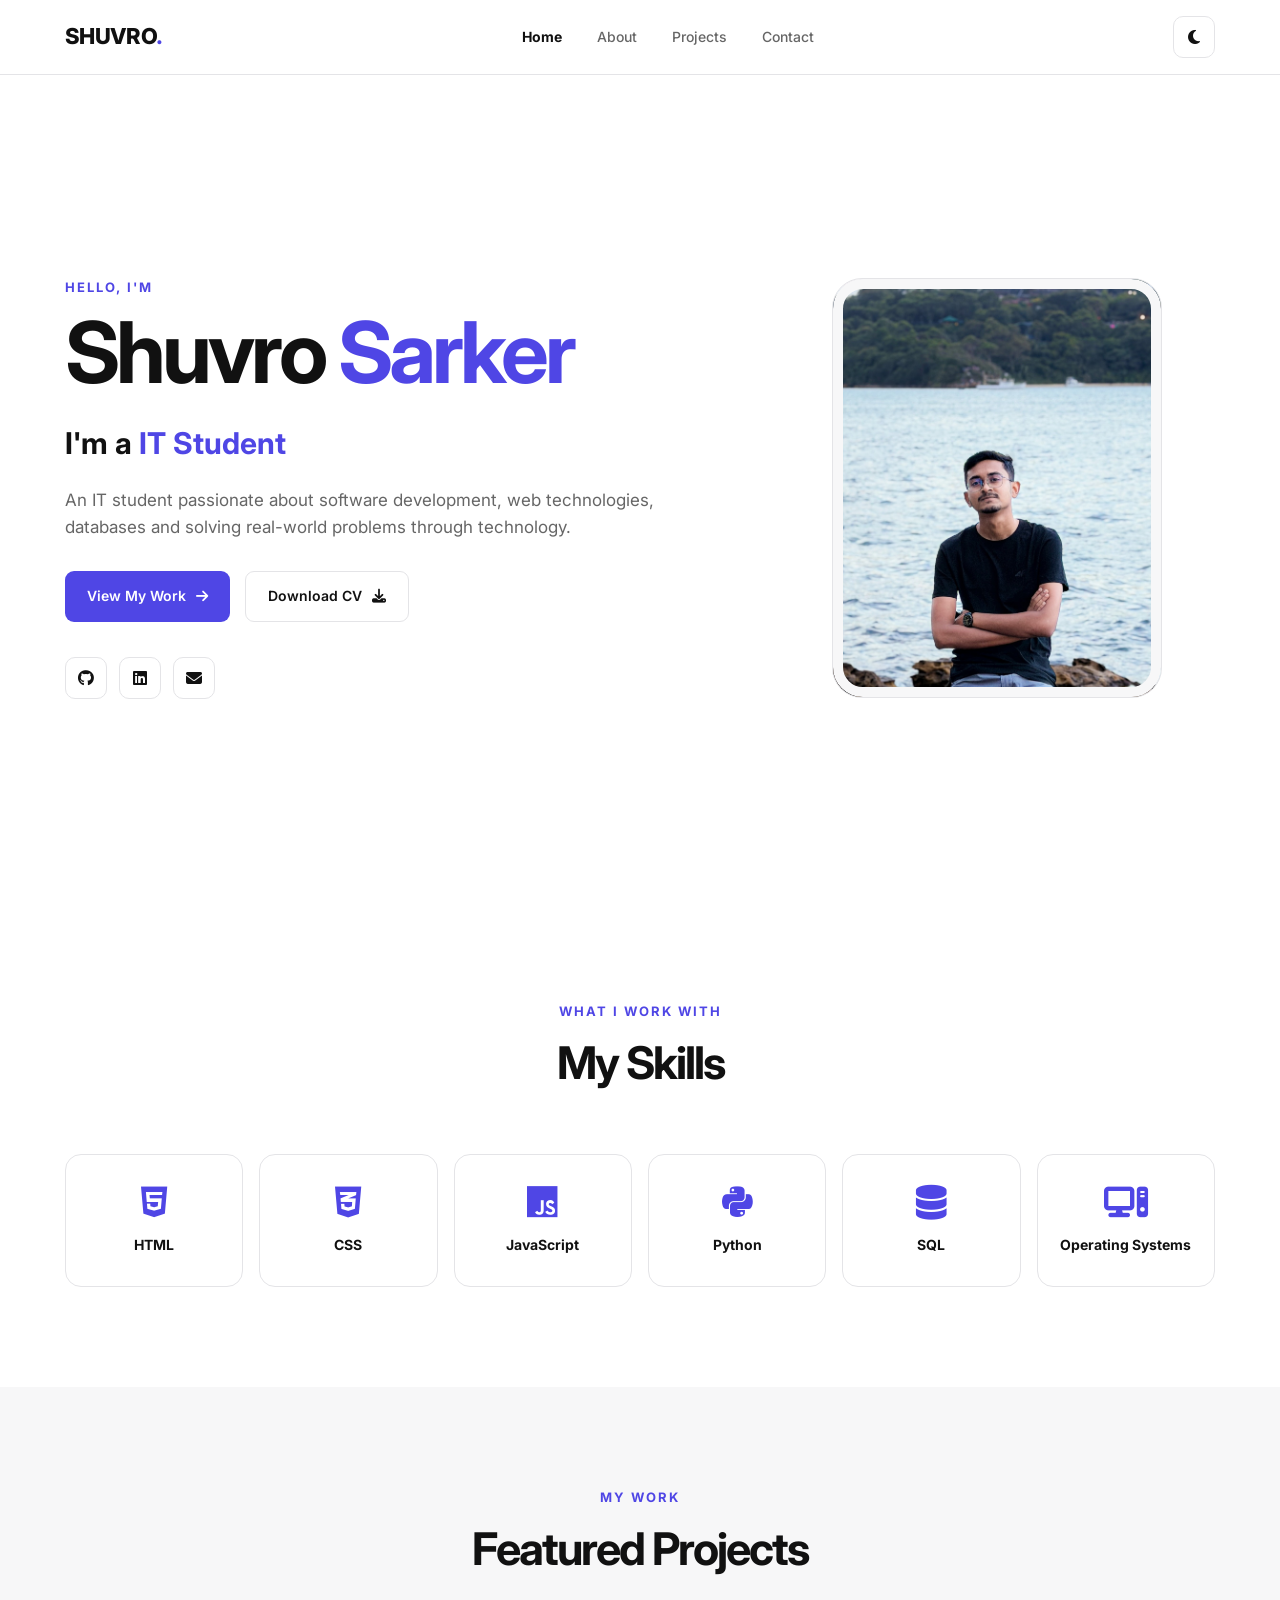
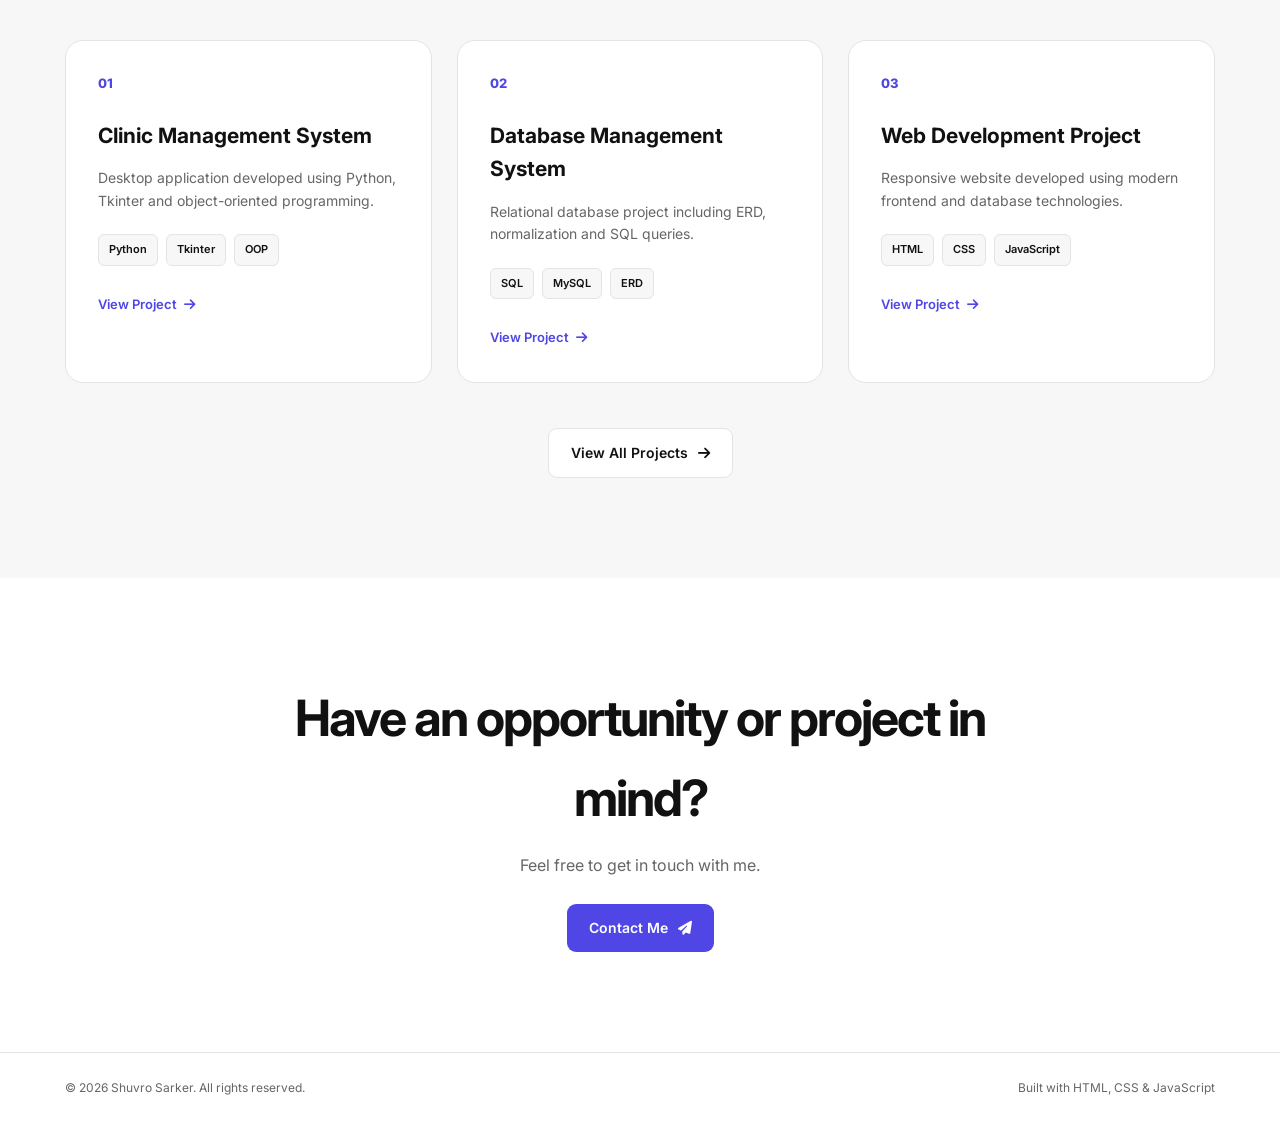
==== index.html @ 4bc22538 "Add files via upload" ====
<!DOCTYPE html>
<html lang="en">

<head>
    <meta charset="UTF-8">
    <meta name="viewport" content="width=device-width, initial-scale=1.0">

    <title>Shuvro Sarker | Portfolio</title>

    <meta name="description"
        content="Portfolio website of Shuvro Sarker, IT student and developer interested in software development, web development, databases and technology.">

    <link rel="stylesheet" href="css/style.css">

    <!-- Font Awesome -->
    <link rel="stylesheet"
        href="https://cdnjs.cloudflare.com/ajax/libs/font-awesome/6.5.2/css/all.min.css">
</head>

<body>

    <!-- NAVBAR -->
    <header>
        <nav class="navbar container">

            <a href="index.html" class="logo">
                SHUVRO<span>.</span>
            </a>

            <ul class="nav-links" id="navLinks">
                <li><a class="active" href="index.html">Home</a></li>
                <li><a href="about.html">About</a></li>
                <li><a href="projects.html">Projects</a></li>
                <li><a href="contact.html">Contact</a></li>
            </ul>

            <div class="nav-actions">

                <button id="themeToggle" class="theme-btn">
                    <i class="fa-solid fa-moon"></i>
                </button>

                <button class="menu-btn" id="menuBtn">
                    <i class="fa-solid fa-bars"></i>
                </button>

            </div>

        </nav>
    </header>


    <!-- HERO -->
    <main>

        <section class="hero">

            <div class="container hero-container">

                <div class="hero-content reveal">

                    <p class="small-title">HELLO, I'M</p>

                    <h1>
                        Shuvro <span>Sarker</span>
                    </h1>

                    <h2>
                        I'm a
                        <span id="typingText"></span>
                    </h2>

                    <p class="hero-description">
                        An IT student passionate about software development,
                        web technologies, databases and solving real-world
                        problems through technology.
                    </p>

                    <div class="hero-buttons">

                        <a href="projects.html" class="btn primary-btn">
                            View My Work
                            <i class="fa-solid fa-arrow-right"></i>
                        </a>

                        <a href="assets/resume.pdf"
                            class="btn secondary-btn"
                            download>
                            Download CV
                            <i class="fa-solid fa-download"></i>
                        </a>

                    </div>

                    <div class="social-links">

                        <a href="https://github.com/shuvro-cse"
                            target="_blank"
                            aria-label="GitHub">
                            <i class="fa-brands fa-github"></i>
                        </a>

                        <a href="https://www.linkedin.com/in/shuvro-sarker-a79a49327/"
                            target="_blank"
                            aria-label="LinkedIn">
                            <i class="fa-brands fa-linkedin"></i>
                        </a>

                        <a href="mailto:shuvrosarker.inbox@gmail.com"
                            aria-label="Email">
                            <i class="fa-solid fa-envelope"></i>
                        </a>

                    </div>

                </div>


                <div class="hero-image reveal">

                    <div class="image-wrapper">

                        <img src="images/profile.jpg"
                            alt="Shuvro Sarker">

                    </div>

                </div>

            </div>

        </section>


        <!-- SKILLS -->

        <section class="section">

            <div class="container">

                <div class="section-heading reveal">

                    <p>WHAT I WORK WITH</p>

                    <h2>My Skills</h2>

                </div>


                <div class="skills-grid">

                    <div class="skill-card reveal">
                        <i class="fa-brands fa-html5"></i>
                        <h3>HTML</h3>
                    </div>

                    <div class="skill-card reveal">
                        <i class="fa-brands fa-css3-alt"></i>
                        <h3>CSS</h3>
                    </div>

                    <div class="skill-card reveal">
                        <i class="fa-brands fa-js"></i>
                        <h3>JavaScript</h3>
                    </div>

                    <div class="skill-card reveal">
                        <i class="fa-brands fa-python"></i>
                        <h3>Python</h3>
                    </div>

                    <div class="skill-card reveal">
                        <i class="fa-solid fa-database"></i>
                        <h3>SQL</h3>
                    </div>

                    <div class="skill-card reveal">
                        <i class="fa-solid fa-computer"></i>
                        <h3>Operating Systems</h3>
                    </div>

                </div>

            </div>

        </section>


        <!-- FEATURED PROJECTS -->

        <section class="section section-alt">

            <div class="container">

                <div class="section-heading reveal">

                    <p>MY WORK</p>

                    <h2>Featured Projects</h2>

                </div>


                <div class="projects-grid">


                    <article class="project-card reveal">

                        <div class="project-number">
                            01
                        </div>

                        <h3>Clinic Management System</h3>

                        <p>
                            Desktop application developed using Python,
                            Tkinter and object-oriented programming.
                        </p>

                        <div class="project-tech">

                            <span>Python</span>
                            <span>Tkinter</span>
                            <span>OOP</span>

                        </div>

                        <a href="projects.html" class="project-link">
                            View Project
                            <i class="fa-solid fa-arrow-right"></i>
                        </a>

                    </article>


                    <article class="project-card reveal">

                        <div class="project-number">
                            02
                        </div>

                        <h3>Database Management System</h3>

                        <p>
                            Relational database project including ERD,
                            normalization and SQL queries.
                        </p>

                        <div class="project-tech">

                            <span>SQL</span>
                            <span>MySQL</span>
                            <span>ERD</span>

                        </div>

                        <a href="projects.html" class="project-link">
                            View Project
                            <i class="fa-solid fa-arrow-right"></i>
                        </a>

                    </article>


                    <article class="project-card reveal">

                        <div class="project-number">
                            03
                        </div>

                        <h3>Web Development Project</h3>

                        <p>
                            Responsive website developed using modern
                            frontend and database technologies.
                        </p>

                        <div class="project-tech">

                            <span>HTML</span>
                            <span>CSS</span>
                            <span>JavaScript</span>

                        </div>

                        <a href="projects.html" class="project-link">
                            View Project
                            <i class="fa-solid fa-arrow-right"></i>
                        </a>

                    </article>

                </div>


                <div class="center-button">

                    <a href="projects.html"
                        class="btn secondary-btn">

                        View All Projects

                        <i class="fa-solid fa-arrow-right"></i>

                    </a>

                </div>

            </div>

        </section>


        <!-- CTA -->

        <section class="cta-section">

            <div class="container reveal">

                <h2>
                    Have an opportunity or project in mind?
                </h2>

                <p>
                    Feel free to get in touch with me.
                </p>

                <a href="contact.html"
                    class="btn primary-btn">

                    Contact Me

                    <i class="fa-solid fa-paper-plane"></i>

                </a>

            </div>

        </section>

    </main>


    <!-- FOOTER -->

    <footer>

        <div class="container footer-content">

            <p>
                © <span id="year"></span> Shuvro Sarker.
                All rights reserved.
            </p>

            <p>
                Built with HTML, CSS & JavaScript
            </p>

        </div>

    </footer>


    <script src="js/script.js"></script>

</body>

</html>
---- css/style.css ----
/* =========================
   GOOGLE FONT
========================= */

@import url('https://fonts.googleapis.com/css2?family=Inter:wght@400;500;600;700;800&display=swap');


/* =========================
   VARIABLES
========================= */

:root {

    --bg: #ffffff;

    --bg-secondary: #f7f7f8;

    --text: #111111;

    --text-secondary: #666666;

    --border: #e4e4e7;

    --accent: #4f46e5;

    --accent-hover: #4338ca;

    --card: #ffffff;

    --header-bg: rgba(255, 255, 255, 0.85);

}


/* DARK MODE */

body.dark {

    --bg: #0c0c0d;

    --bg-secondary: #151517;

    --text: #f4f4f5;

    --text-secondary: #a1a1aa;

    --border: #27272a;

    --card: #18181b;

    --header-bg: rgba(12, 12, 13, 0.85);

}


/* =========================
   RESET
========================= */

* {

    margin: 0;

    padding: 0;

    box-sizing: border-box;

}


html {

    scroll-behavior: smooth;

}


body {

    font-family: 'Inter', sans-serif;

    background: var(--bg);

    color: var(--text);

    line-height: 1.6;

    transition: background 0.3s ease,
                color 0.3s ease;

}


a {

    color: inherit;

    text-decoration: none;

}


button {

    font-family: inherit;

}


img {

    max-width: 100%;

    display: block;

}


.container {

    width: 90%;

    max-width: 1150px;

    margin: auto;

}


/* =========================
   HEADER
========================= */

header {

    position: sticky;

    top: 0;

    z-index: 1000;

    background: var(--header-bg);

    backdrop-filter: blur(15px);

    border-bottom: 1px solid var(--border);

}


.navbar {

    height: 74px;

    display: flex;

    align-items: center;

    justify-content: space-between;

}


.logo {

    font-size: 22px;

    font-weight: 800;

    letter-spacing: -0.7px;

}


.logo span {

    color: var(--accent);

}


.nav-links {

    display: flex;

    list-style: none;

    gap: 35px;

}


.nav-links a {

    color: var(--text-secondary);

    font-size: 14px;

    font-weight: 500;

    transition: 0.2s;

}


.nav-links a:hover,

.nav-links a.active {

    color: var(--text);

}


.nav-links a.active {

    font-weight: 700;

}


.nav-actions {

    display: flex;

    align-items: center;

    gap: 10px;

}


.theme-btn,

.menu-btn {

    width: 42px;

    height: 42px;

    border: 1px solid var(--border);

    background: var(--card);

    border-radius: 10px;

    cursor: pointer;

    color: var(--text);

    font-size: 16px;

    transition: 0.3s;

}


.theme-btn:hover,

.menu-btn:hover {

    transform: translateY(-2px);

}


.menu-btn {

    display: none;

}


/* =========================
   HERO
========================= */

.hero {

    min-height: calc(100vh - 74px);

    display: flex;

    align-items: center;

}


.hero-container {

    display: grid;

    grid-template-columns: 1.2fr 0.8fr;

    align-items: center;

    gap: 60px;

}


.small-title {

    color: var(--accent);

    font-size: 13px;

    font-weight: 700;

    letter-spacing: 2px;

    margin-bottom: 15px;

}


.hero h1 {

    font-size: clamp(50px, 8vw, 85px);

    line-height: 0.95;

    letter-spacing: -4px;

    margin-bottom: 25px;

}


.hero h1 span {

    color: var(--accent);

}


.hero h2 {

    font-size: clamp(22px, 3vw, 30px);

    margin-bottom: 20px;

}


#typingText {

    color: var(--accent);

}


.hero-description {

    max-width: 650px;

    color: var(--text-secondary);

    font-size: 17px;

    margin-bottom: 30px;

}


.hero-buttons {

    display: flex;

    gap: 15px;

    flex-wrap: wrap;

    margin-bottom: 35px;

}


/* =========================
   BUTTONS
========================= */

.btn {

    display: inline-flex;

    align-items: center;

    justify-content: center;

    gap: 10px;

    padding: 13px 22px;

    border-radius: 9px;

    font-weight: 600;

    font-size: 14px;

    transition: all 0.25s ease;

    border: none;

    cursor: pointer;

}


.primary-btn {

    background: var(--accent);

    color: white;

}


.primary-btn:hover {

    background: var(--accent-hover);

    transform: translateY(-2px);

}


.secondary-btn {

    border: 1px solid var(--border);

    background: var(--card);

}


.secondary-btn:hover {

    transform: translateY(-2px);

    border-color: var(--accent);

}


/* =========================
   SOCIAL
========================= */

.social-links {

    display: flex;

    gap: 12px;

}


.social-links a {

    width: 42px;

    height: 42px;

    display: flex;

    align-items: center;

    justify-content: center;

    border: 1px solid var(--border);

    border-radius: 10px;

    transition: 0.25s;

}


.social-links a:hover {

    color: white;

    background: var(--accent);

    border-color: var(--accent);

    transform: translateY(-3px);

}


/* =========================
   HERO IMAGE
========================= */

.hero-image {

    display: flex;

    justify-content: center;

}


.image-wrapper {

    width: 330px;

    height: 420px;

    border-radius: 30px;

    overflow: hidden;

    border: 1px solid var(--border);

    position: relative;

}


.image-wrapper::before {

    content: "";

    position: absolute;

    inset: 0;

    border: 10px solid var(--bg-secondary);

    border-radius: 30px;

    z-index: 1;

    pointer-events: none;

}


.image-wrapper img {

    width: 100%;

    height: 100%;

    object-fit: cover;

}


/* =========================
   SECTIONS
========================= */

.section {

    padding: 100px 0;

}


.section-alt {

    background: var(--bg-secondary);

}


.section-heading {

    text-align: center;

    margin-bottom: 55px;

}


.section-heading p {

    color: var(--accent);

    font-size: 13px;

    font-weight: 700;

    letter-spacing: 2px;

}


.section-heading h2 {

    font-size: clamp(32px, 5vw, 45px);

    letter-spacing: -2px;

    margin-top: 5px;

}


/* =========================
   SKILLS
========================= */

.skills-grid {

    display: grid;

    grid-template-columns: repeat(6, 1fr);

    gap: 16px;

}


.skill-card {

    border: 1px solid var(--border);

    background: var(--card);

    border-radius: 16px;

    padding: 30px 15px;

    text-align: center;

    transition: 0.3s;

}


.skill-card:hover {

    transform: translateY(-7px);

    border-color: var(--accent);

}


.skill-card i {

    font-size: 35px;

    color: var(--accent);

    margin-bottom: 14px;

}


.skill-card h3 {

    font-size: 14px;

}


/* =========================
   PROJECTS
========================= */

.projects-grid {

    display: grid;

    grid-template-columns: repeat(3, 1fr);

    gap: 25px;

}


.project-card {

    position: relative;

    background: var(--card);

    border: 1px solid var(--border);

    border-radius: 18px;

    padding: 32px;

    transition: 0.3s;

}


.project-card:hover {

    transform: translateY(-7px);

    border-color: var(--accent);

}


.project-number {

    color: var(--accent);

    font-size: 13px;

    font-weight: 800;

    margin-bottom: 25px;

}


.project-card h3 {

    font-size: 21px;

    margin-bottom: 15px;

}


.project-card p {

    color: var(--text-secondary);

    font-size: 14px;

    margin-bottom: 22px;

}


.project-tech {

    display: flex;

    flex-wrap: wrap;

    gap: 8px;

    margin-bottom: 25px;

}


.project-tech span {

    padding: 6px 10px;

    background: var(--bg-secondary);

    border: 1px solid var(--border);

    border-radius: 6px;

    font-size: 11px;

    font-weight: 600;

}


.project-link {

    display: inline-flex;

    gap: 7px;

    align-items: center;

    font-weight: 600;

    font-size: 13px;

    color: var(--accent);

}


.project-link:hover {

    gap: 12px;

}


.center-button {

    text-align: center;

    margin-top: 45px;

}


/* PROJECT FILTERS */

.project-filters {

    display: flex;

    justify-content: center;

    flex-wrap: wrap;

    gap: 10px;

    margin-bottom: 45px;

}


.filter-btn {

    padding: 9px 18px;

    border: 1px solid var(--border);

    background: var(--card);

    color: var(--text-secondary);

    border-radius: 8px;

    cursor: pointer;

    transition: 0.25s;

}


.filter-btn:hover,

.filter-btn.active {

    background: var(--accent);

    color: white;

    border-color: var(--accent);

}


.project-item.hide {

    display: none;

}


/* =========================
   PAGE HEADER
========================= */

.page-header {

    padding: 110px 0 80px;

    text-align: center;

    background: var(--bg-secondary);

}


.page-header p {

    color: var(--accent);

    letter-spacing: 2px;

    font-size: 12px;

    font-weight: 700;

}


.page-header h1 {

    font-size: clamp(45px, 7vw, 70px);

    letter-spacing: -3px;

    margin: 5px 0;

}


.page-header span {

    color: var(--text-secondary);

    font-size: 13px;

}


/* =========================
   ABOUT
========================= */

.about-layout {

    display: grid;

    grid-template-columns: 0.7fr 1.3fr;

    align-items: center;

    gap: 80px;

}


.about-image img {

    width: 100%;

    max-width: 400px;

    border-radius: 24px;

}


.about-content h2 {

    font-size: 38px;

    margin-bottom: 20px;

}


.about-content p {

    color: var(--text-secondary);

    margin-bottom: 18px;

}


.about-content .btn {

    margin-top: 10px;

}


/* =========================
   EDUCATION TIMELINE
========================= */

.timeline {

    max-width: 750px;

    margin: auto;

}


.timeline-item {

    display: flex;

    gap: 30px;

}


.timeline-dot {

    width: 15px;

    height: 15px;

    border-radius: 50%;

    background: var(--accent);

    margin-top: 8px;

    flex-shrink: 0;

}


.timeline-content {

    padding-bottom: 30px;

}


.timeline-content span {

    color: var(--accent);

    font-size: 13px;

    font-weight: 600;

}


.timeline-content h3 {

    font-size: 22px;

    margin-top: 5px;

}


.timeline-content h4 {

    color: var(--text-secondary);

    font-size: 15px;

    margin-bottom: 12px;

}


.timeline-content p {

    color: var(--text-secondary);

}


/* =========================
   CATEGORY SKILLS
========================= */

.skills-category-grid {

    display: grid;

    grid-template-columns: repeat(4, 1fr);

    gap: 20px;

}


.category-card {

    border: 1px solid var(--border);

    border-radius: 16px;

    padding: 30px;

    background: var(--card);

    transition: 0.3s;

}


.category-card:hover {

    transform: translateY(-7px);

    border-color: var(--accent);

}


.category-card i {

    font-size: 27px;

    color: var(--accent);

    margin-bottom: 20px;

}


.category-card h3 {

    margin-bottom: 15px;

}


.category-card p {

    color: var(--text-secondary);

    font-size: 14px;

    margin-bottom: 7px;

}


/* =========================
   CONTACT
========================= */

.contact-layout {

    display: grid;

    grid-template-columns: 1fr 1fr;

    gap: 80px;

}


.contact-info h2 {

    font-size: 38px;

    margin-bottom: 15px;

}


.contact-info > p {

    color: var(--text-secondary);

    margin-bottom: 35px;

}


.contact-item {

    display: flex;

    align-items: center;

    gap: 18px;

    margin-bottom: 22px;

}


.contact-icon {

    width: 50px;

    height: 50px;

    display: flex;

    align-items: center;

    justify-content: center;

    background: var(--bg-secondary);

    border: 1px solid var(--border);

    border-radius: 10px;

    color: var(--accent);

}


.contact-item span {

    display: block;

    color: var(--text-secondary);

    font-size: 12px;

}


.contact-item a {

    font-size: 14px;

    font-weight: 600;

}


.contact-form-container {

    padding: 35px;

    border: 1px solid var(--border);

    border-radius: 18px;

    background: var(--card);

}


.form-group {

    margin-bottom: 20px;

}


.form-group label {

    display: block;

    font-size: 13px;

    font-weight: 600;

    margin-bottom: 7px;

}


.form-group input,

.form-group textarea {

    width: 100%;

    padding: 13px 15px;

    border: 1px solid var(--border);

    border-radius: 8px;

    outline: none;

    background: var(--bg);

    color: var(--text);

    font-family: inherit;

    resize: vertical;

}


.form-group input:focus,

.form-group textarea:focus {

    border-color: var(--accent);

}


/* =========================
   CTA
========================= */

.cta-section {

    padding: 100px 0;

    text-align: center;

}


.cta-section h2 {

    font-size: clamp(32px, 5vw, 50px);

    letter-spacing: -2px;

    max-width: 700px;

    margin: auto;

}


.cta-section p {

    color: var(--text-secondary);

    margin: 15px 0 25px;

}


/* =========================
   FOOTER
========================= */

footer {

    border-top: 1px solid var(--border);

    padding: 25px 0;

}


.footer-content {

    display: flex;

    justify-content: space-between;

    gap: 20px;

    color: var(--text-secondary);

    font-size: 12px;

}


/* =========================
   SCROLL REVEAL
========================= */

.reveal {

    opacity: 0;

    transform: translateY(25px);

    transition:
        opacity 0.7s ease,
        transform 0.7s ease;

}


.reveal.active {

    opacity: 1;

    transform: translateY(0);

}


/* =========================
   TABLET
========================= */

@media (max-width: 950px) {

    .skills-grid {

        grid-template-columns:
            repeat(3, 1fr);

    }


    .projects-grid {

        grid-template-columns:
            repeat(2, 1fr);

    }


    .skills-category-grid {

        grid-template-columns:
            repeat(2, 1fr);

    }


    .hero-container {

        grid-template-columns:
            1fr 1fr;

    }

}


/* =========================
   MOBILE
========================= */

@media (max-width: 768px) {

    .menu-btn {

        display: block;

    }


    .nav-links {

        position: absolute;

        top: 74px;

        left: 0;

        width: 100%;

        flex-direction: column;

        background: var(--bg);

        border-bottom: 1px solid var(--border);

        padding: 30px;

        gap: 20px;

        transform: translateY(-150%);

        transition: 0.35s;

        z-index: -1;

    }


    .nav-links.show {

        transform: translateY(0);

    }


    .hero {

        padding: 70px 0;

    }


    .hero-container {

        grid-template-columns: 1fr;

        text-align: center;

    }


    .hero-content {

        order: 2;

    }


    .hero-image {

        order: 1;

    }


    .hero-description {

        margin-left: auto;

        margin-right: auto;

    }


    .hero-buttons,

    .social-links {

        justify-content: center;

    }


    .image-wrapper {

        width: 240px;

        height: 290px;

    }


    .hero h1 {

        letter-spacing: -2px;

    }


    .skills-grid {

        grid-template-columns:
            repeat(2, 1fr);

    }


    .projects-grid {

        grid-template-columns: 1fr;

    }


    .about-layout {

        grid-template-columns: 1fr;

        gap: 40px;

    }


    .about-image {

        text-align: center;

    }


    .about-image img {

        margin: auto;

    }


    .skills-category-grid {

        grid-template-columns: 1fr;

    }


    .contact-layout {

        grid-template-columns: 1fr;

        gap: 50px;

    }


    .footer-content {

        flex-direction: column;

        text-align: center;

    }


    .section {

        padding: 75px 0;

    }

}


/* =========================
   SMALL PHONE
========================= */

@media (max-width: 420px) {

    .skills-grid {

        grid-template-columns: 1fr 1fr;

    }


    .hero-buttons {

        flex-direction: column;

    }


    .btn {

        width: 100%;

    }


    .contact-form-container {

        padding: 22px;

    }

}
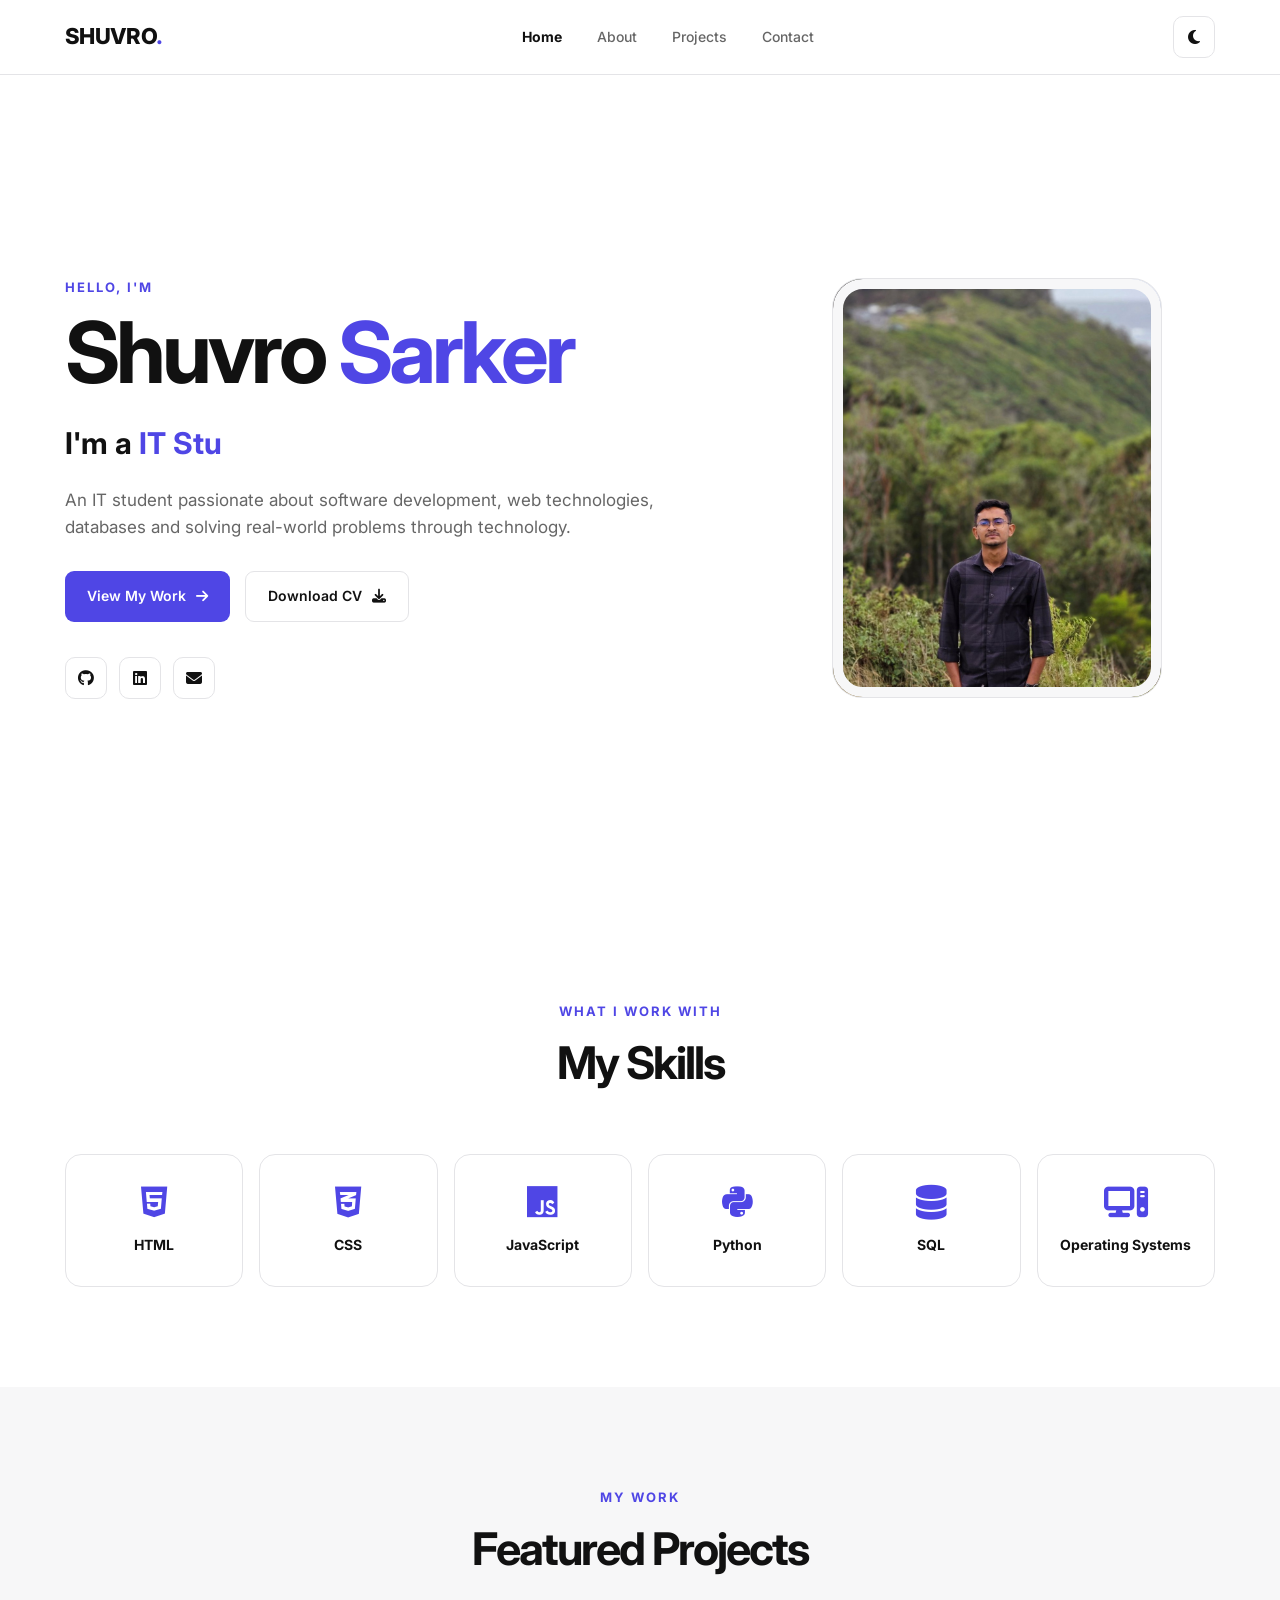
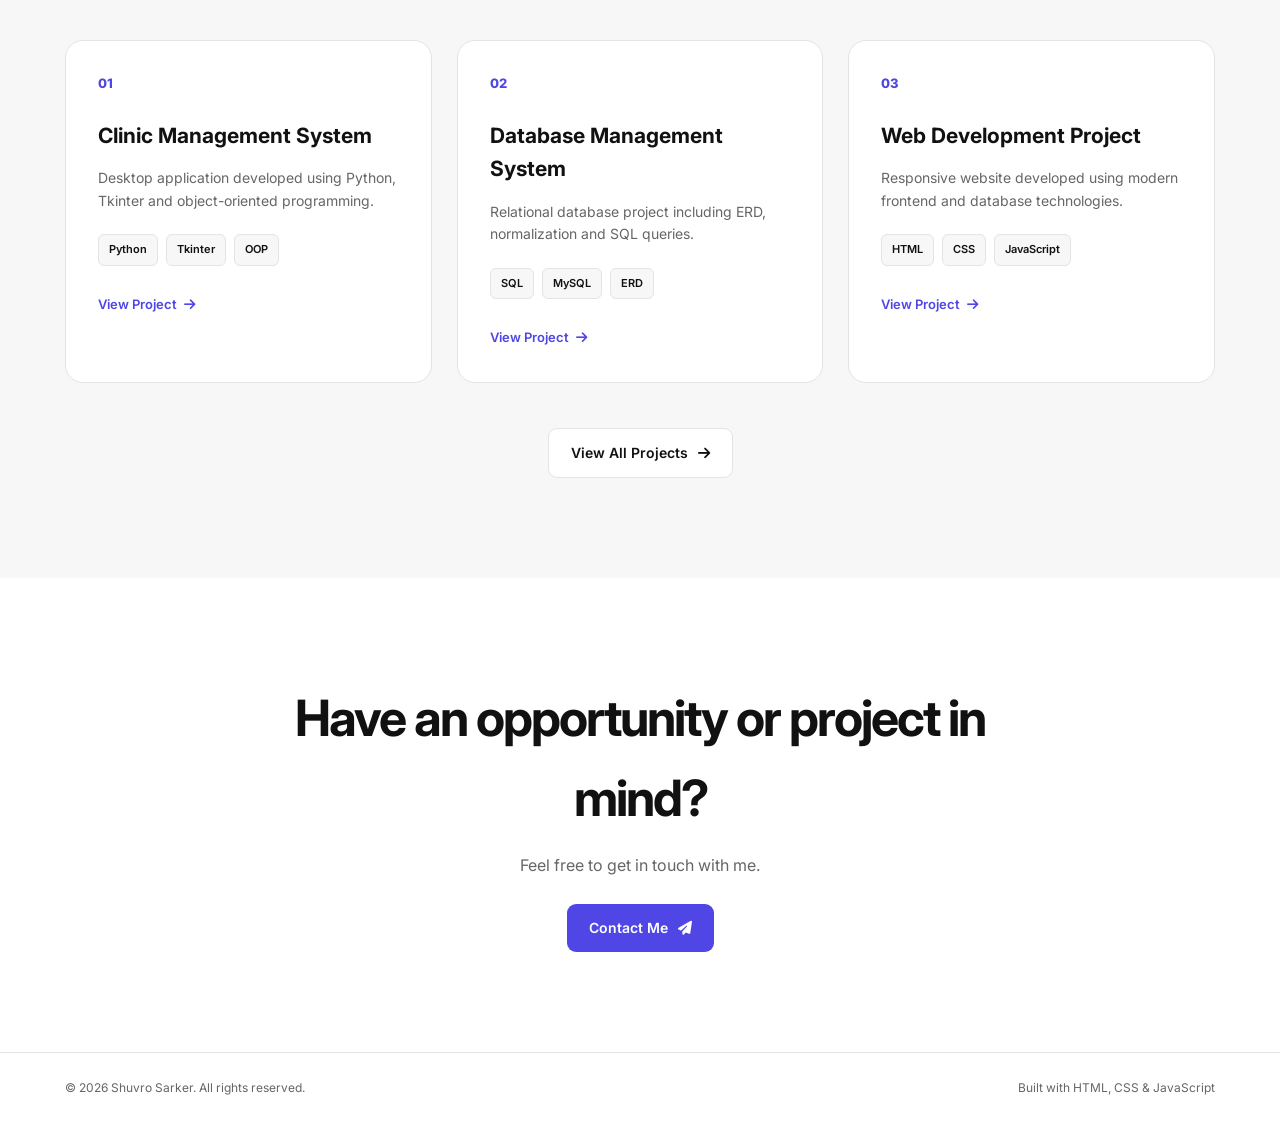
==== commit 236df5c4: "Install Vercel Web Analytics ## Vercel Web Analytics Installation  Successfully installed and config" ====
--- a/index.html
+++ b/index.html
@@ -15,6 +15,11 @@
     <!-- Font Awesome -->
     <link rel="stylesheet"
         href="https://cdnjs.cloudflare.com/ajax/libs/font-awesome/6.5.2/css/all.min.css">
+    <!-- Vercel Web Analytics -->
+    <script>
+        window.va = window.va || function () { (window.vaq = window.vaq || []).push(arguments); };
+    </script>
+    <script defer src="/_vercel/insights/script.js"></script>
 </head>
 
 <body>
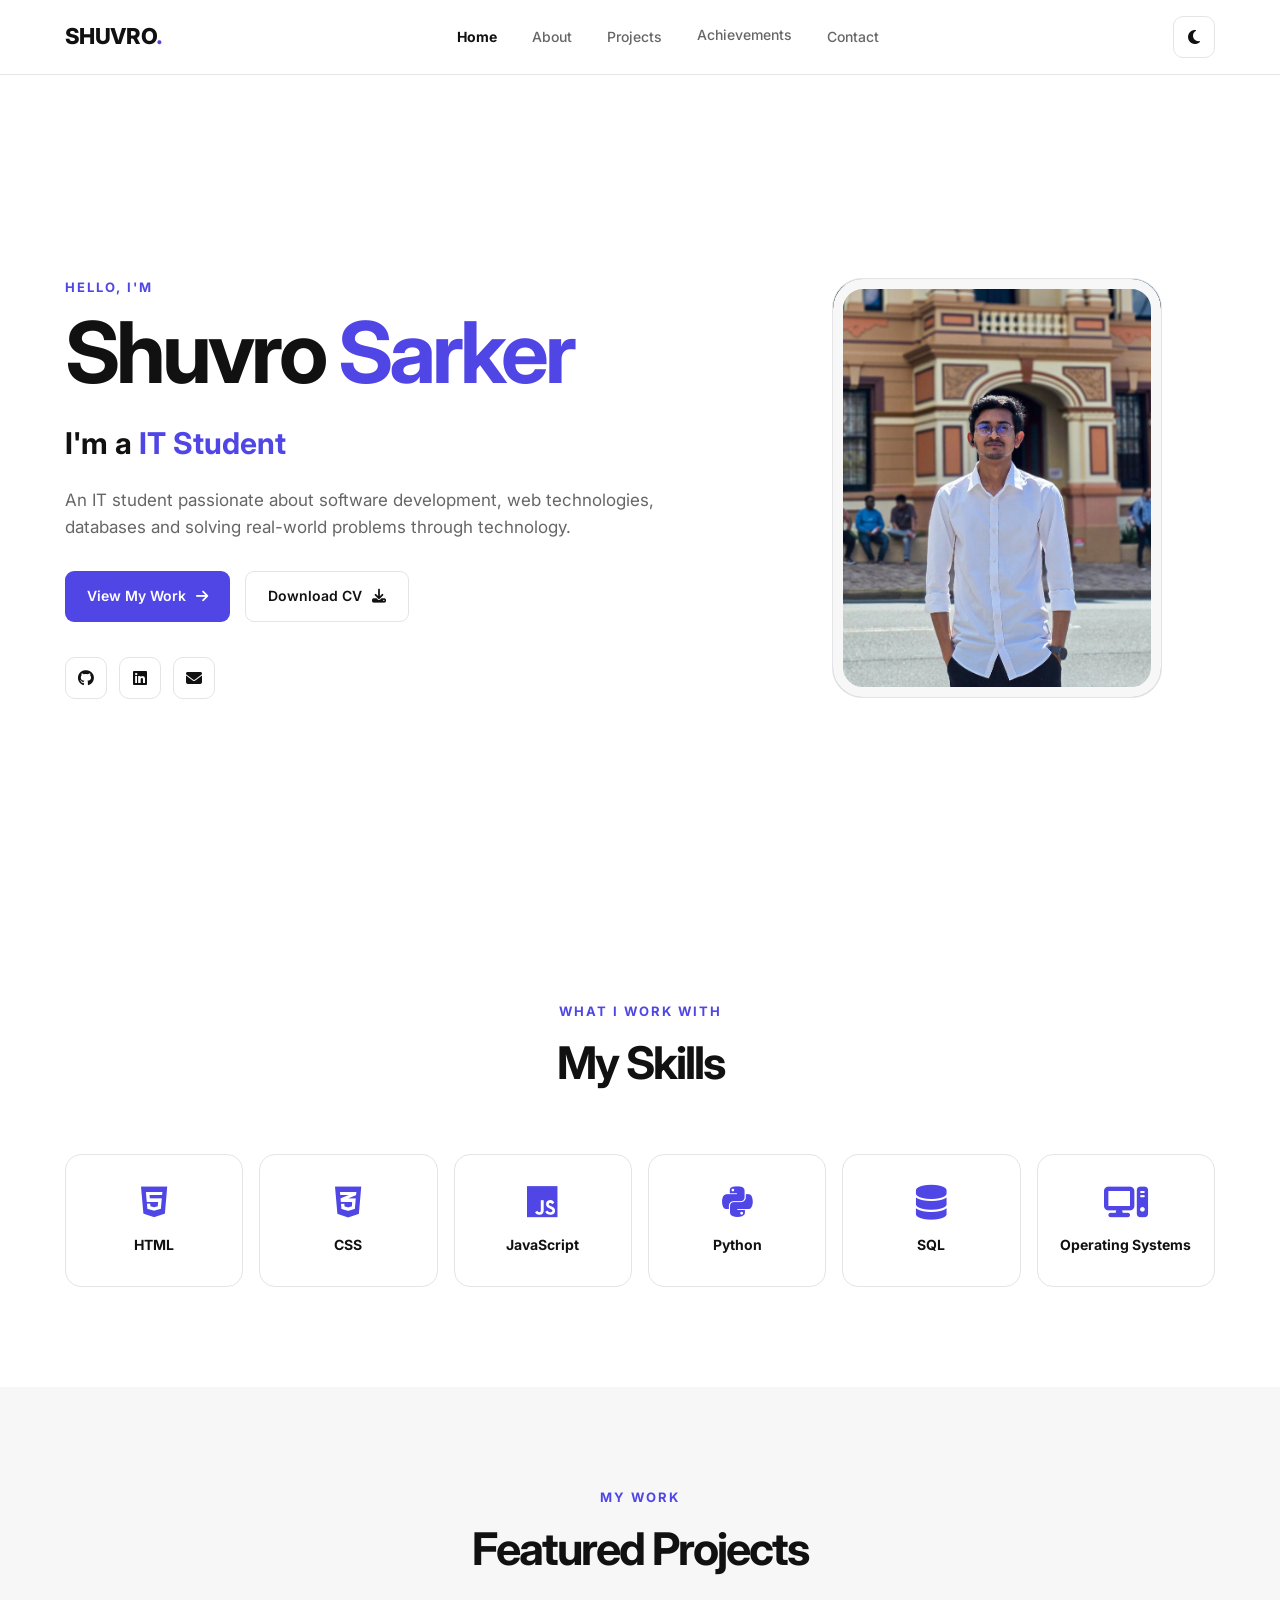
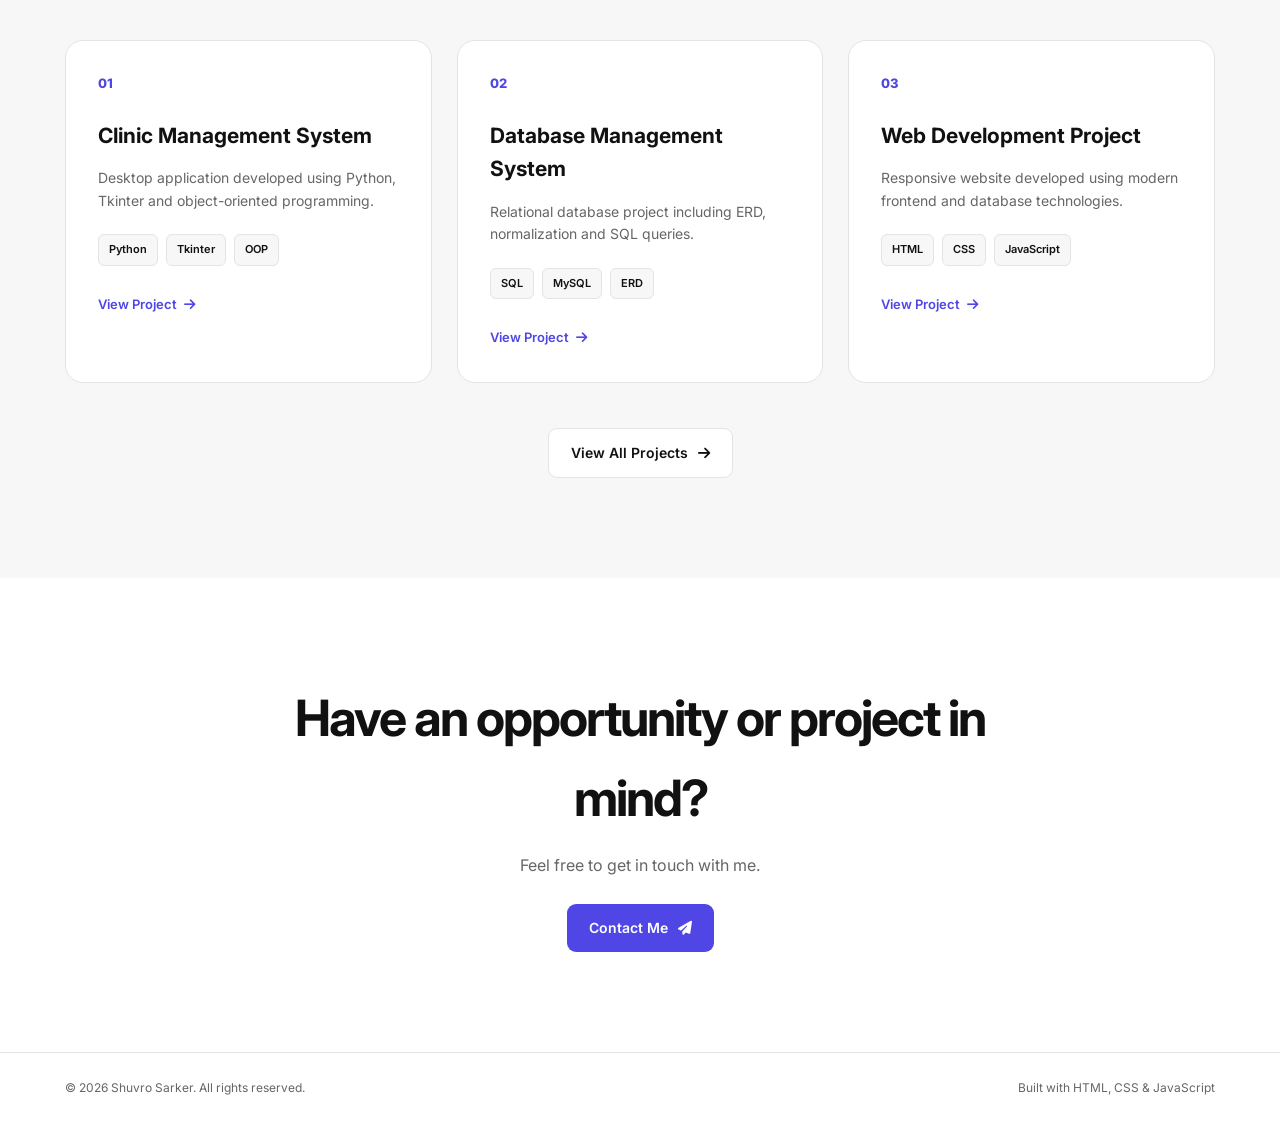
==== commit 77f092c2: "update achievement page" ====
--- a/index.html
+++ b/index.html
@@ -15,11 +15,6 @@
     <!-- Font Awesome -->
     <link rel="stylesheet"
         href="https://cdnjs.cloudflare.com/ajax/libs/font-awesome/6.5.2/css/all.min.css">
-    <!-- Vercel Web Analytics -->
-    <script>
-        window.va = window.va || function () { (window.vaq = window.vaq || []).push(arguments); };
-    </script>
-    <script defer src="/_vercel/insights/script.js"></script>
 </head>
 
 <body>
@@ -36,6 +31,7 @@
                 <li><a class="active" href="index.html">Home</a></li>
                 <li><a href="about.html">About</a></li>
                 <li><a href="projects.html">Projects</a></li>
+                <a href="achievements.html">Achievements</a>
                 <li><a href="contact.html">Contact</a></li>
             </ul>
 
